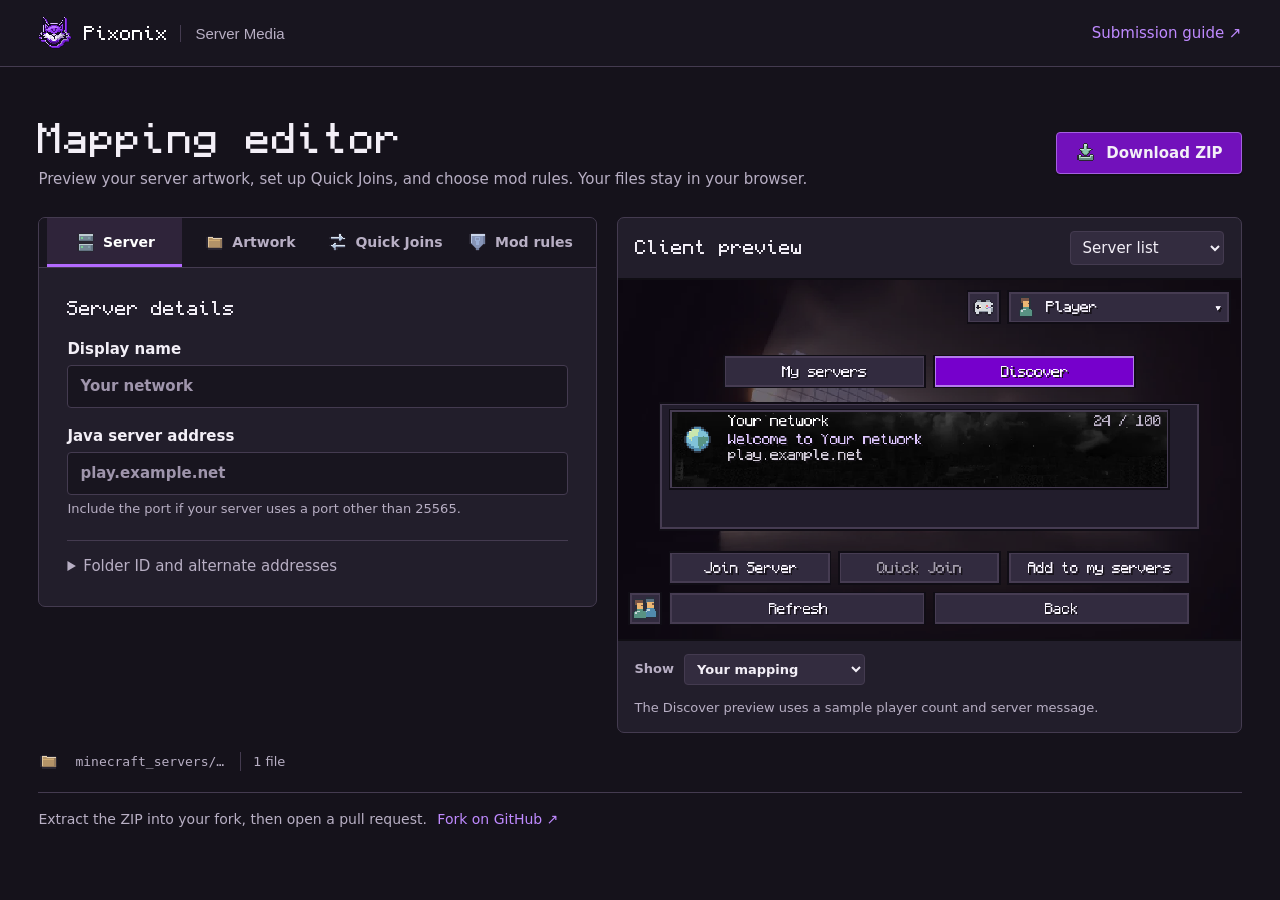
==== docs/index.html @ 22b3c76e "Use natural English throughout the mapping editor and contributor guide" ====
<!doctype html>
<html lang="en">
<head>
  <meta charset="utf-8"><meta name="viewport" content="width=device-width,initial-scale=1">
  <meta name="color-scheme" content="dark">
  <meta http-equiv="Content-Security-Policy" content="default-src 'self'; img-src 'self' blob: data:; style-src 'self'; script-src 'self'; connect-src 'self'; object-src 'none'; base-uri 'none'; form-action 'none'">
  <title>Mapping editor · Pixonix Server Media</title>
  <link rel="icon" href="assets/icon.png"><link rel="stylesheet" href="editor.css">
  <script defer src="renderer.js"></script><script defer src="editor.js"></script>
</head>
<body>
<header><div class="wrap mast"><a class="brand" href="./"><img src="assets/icon.png" alt="">Pixonix <span>Server Media</span></a><a href="https://github.com/TheSimonMC/pixonix-server-media#readme">Submission guide ↗</a></div></header>
<main class="wrap">
  <div class="heading"><div><h1>Mapping editor</h1><p>Preview your server artwork, set up Quick Joins, and choose mod rules. Your files stay in your browser.</p></div>
    <button class="primary" id="export"><img src="assets/download.svg" alt="">Download ZIP</button></div>
  <p id="status" role="status"></p>
  <div class="workspace">
    <section class="editor" aria-label="Mapping settings">
      <nav id="sections" aria-label="Editor sections">
        <button data-panel="identity" aria-pressed="true"><img src="assets/server.svg" alt="">Server</button>
        <button data-panel="art"><img src="assets/folder.svg" alt="">Artwork</button>
        <button data-panel="modes"><img src="assets/swap.svg" alt="">Quick Joins</button>
        <button data-panel="rules"><img src="assets/shield.svg" alt="">Mod rules</button>
      </nav>
      <section class="panel" id="identity"><h2>Server details</h2>
        <label>Display name<input id="name" maxlength="64" placeholder="Your network" autocomplete="off"></label>
        <label>Java server address<input id="address" placeholder="play.example.net" spellcheck="false">
          <small>Include the port if your server uses a port other than 25565.</small></label>
        <details class="more"><summary>Folder ID and alternate addresses</summary>
          <label>Folder ID<input id="slug" maxlength="64" placeholder="your_network" spellcheck="false"></label>
          <label>Alternate server addresses<textarea id="aliases" rows="3" placeholder="One address per line" spellcheck="false"></textarea></label>
        </details>
      </section>
      <section class="panel" hidden id="art"><h2>Artwork</h2><p>Choose still PNGs up to 16 MiB each. Each image can be up to 4,096 pixels wide or tall, with a total limit of 8,388,608 pixels.</p>
        <div id="assets"></div><details class="more"><summary>High-resolution artwork (2×)</summary><div id="hires"></div></details>
        <label class="range">Player list banner width <output id="widthValue">250 px</output><input id="width" type="range" min="80" max="250" value="250"></label>
      </section>
      <section class="panel" hidden id="modes"><h2>Quick Joins</h2><p>Add the address players use to join each game mode directly.</p>
        <div id="joins"></div><button id="add">+ Add mode</button></section>
      <section class="panel" hidden id="rules"><h2>Mod rules</h2><p>Select the mods you want to disable on your server. For Fullbright, you can also allow Night Vision only. Players keep their own settings when they leave.</p>
        <label class="search"><input id="filter" type="search" aria-label="Search mods" placeholder="Search mods"></label><div id="policy"></div>
      </section>
    </section>
    <aside aria-labelledby="preview-title">
      <div class="previewhead"><h2 id="preview-title">Client preview</h2><select id="view" aria-label="Preview screen"><option>Server list</option><option value="TAB list">Player list (Tab)</option><option>Quick Joins</option><option>Server logo</option></select></div>
      <div id="stage"><canvas id="scene" width="368" height="212" aria-label="Client preview" role="img"></canvas></div>
      <div class="previewfoot"><label>Show<select id="source"><option value="draft">Your mapping</option><option value="example">Pitschonix example</option></select></label>
        <div id="pages" hidden><button id="prev" aria-label="Previous preview page">‹</button><button id="next" aria-label="Next preview page">›</button></div></div>
      <p id="caption"></p>
    </aside>
  </div>
  <div class="exportinfo"><img src="assets/folder.svg" alt=""><code id="folder">minecraft_servers/…</code><span id="fileCount">1 file</span></div>
  <footer>Extract the ZIP into your fork, then open a pull request. <a href="https://github.com/TheSimonMC/pixonix-server-media/fork">Fork on GitHub ↗</a></footer>
</main></body></html>
---- docs/editor.css ----
@font-face {font-family:Monocraft;src:url("assets/Monocraft.otf") format("opentype");font-display:swap}
:root {color-scheme:dark;--page:#15121b;--panel:#221e2b;--well:#18151f;--border:#443b50;--text:#f3eff7;--muted:#b8afc4;--accent:#bf8aff;--edge:#100e14}
* {box-sizing:border-box}
[hidden]{display:none!important}
body {margin:0;background:var(--page);color:var(--text);font:15px/1.5 "Segoe UI",system-ui,sans-serif}
.wrap {width:min(1300px,94%);margin:auto}
header {background:var(--well);border-bottom:1px solid var(--border)}
.mast,.heading,.previewhead,.previewfoot,.exportinfo {display:flex;align-items:center;justify-content:space-between;gap:16px}
.mast {min-height:66px}
.brand {display:inline-flex;align-items:center;gap:12px;font:18px Monocraft,monospace;color:white}
.brand img {width:34px;height:34px;image-rendering:pixelated}
.brand span {border-left:1px solid var(--border);padding-left:14px;font:500 15px "Segoe UI",sans-serif;color:var(--muted)}
a {color:var(--accent);text-decoration:none}
a:hover {text-decoration:underline}
.heading {padding:clamp(22px,4vw,48px) 0 26px}
h1,h2,h3,p {margin:0}
h1 {font:clamp(27px,3vw,40px)/1.2 Monocraft,monospace}
h2 {font:18px/1.4 Monocraft,monospace}
p,small,footer {color:var(--muted)}
.heading p,.panel>p {margin-top:7px}
button,select,input,textarea {font:inherit}
button,select {border:1px solid var(--border);background:#332c3f;color:var(--text);border-radius:4px}
button {cursor:pointer;font-weight:600;min-height:34px;padding:6px 13px}
button:hover:not(:disabled),select:hover {background:#43384f}
button:disabled {opacity:.5;cursor:default}
button:focus-visible,summary:focus-visible,a:focus-visible,input:focus-visible,textarea:focus-visible,select:focus-visible {outline:2px solid var(--accent);outline-offset:2px}
button img,nav img,.exportinfo img {width:21px;height:21px;image-rendering:pixelated}
.primary {display:flex;align-items:center;gap:10px;background:#7211bb;border-color:#a460e0;box-shadow:0 2px 0 var(--edge);padding:9px 18px;white-space:nowrap}
.primary:hover:not(:disabled) {background:#8724d0}
.workspace {display:grid;grid-template-columns:minmax(0,1fr) minmax(0,1.12fr);gap:20px;align-items:start}
.editor,aside {background:var(--panel);border:1px solid var(--border);border-radius:7px;overflow:hidden}
aside {position:sticky;top:16px}
nav {display:grid;grid-template-columns:repeat(4,1fr);background:var(--well);border-bottom:1px solid var(--border);padding:0 8px}
nav button {display:flex;align-items:center;justify-content:center;gap:7px;border:0;border-radius:0;padding:14px 4px;background:transparent;color:var(--muted);font-size:14px}
nav button[aria-pressed=true] {box-shadow:inset 0 -3px 0 #b36aff;background:#2f243a;color:white}
.panel {padding:clamp(16px,2.4vw,28px)}
.panel>label,.more>label,.range {margin-top:17px}
label {display:block;font-weight:600}
small {display:block;margin-top:4px;font-size:13px;font-weight:400}
input:not([type=checkbox],[type=range]),textarea {display:block;width:100%;border:1px solid var(--border);border-radius:4px;background:var(--well);color:var(--text);padding:9px 12px;margin-top:5px;min-width:0}
input::placeholder,textarea::placeholder {color:#9f95ac}
textarea {resize:vertical}
input,select {accent-color:#a75cef}
select {max-width:100%;padding:6px 8px}
.more {border-top:1px solid var(--border);margin-top:22px;padding-top:14px}
summary {cursor:pointer;color:var(--muted)}
summary:hover {color:white}
.previewhead,.previewfoot {padding:13px 17px}
.previewfoot label {display:flex;align-items:center;gap:10px;color:var(--muted);font-size:13px}
#stage {background:#120f18;border-block:2px solid var(--edge);line-height:0}
canvas {width:100%;height:auto;image-rendering:pixelated}
#caption {font-size:13px;padding:0 17px 15px}
#status:not(:empty) {border-left:3px solid var(--accent);background:#302739;padding:10px 14px;margin-bottom:16px;color:white}
.exportinfo {justify-content:flex-start;margin-top:18px;color:var(--muted);font-size:13px}
.exportinfo code {overflow-wrap:anywhere}
.exportinfo span {border-left:1px solid var(--border);padding-left:12px;white-space:nowrap}
footer {border-top:1px solid var(--border);margin-top:20px;padding:16px 0 30px;font-size:14px}
footer a {margin-left:6px}
.file,.mode,.rule {margin-top:10px;border:1px solid var(--border);border-radius:5px;background:var(--well);padding:12px}
.file,.mode {display:flex;align-items:center;gap:10px}
.file label,.mode label {min-width:0;flex:1}
.picker {position:relative;display:flex;align-items:center;gap:8px;margin-top:5px;font-size:13px;cursor:pointer}
.picker input[type=file] {position:absolute;inset:0;width:100%;height:100%;margin:0;padding:0;opacity:0;cursor:pointer}
.picker span:first-of-type {background:#37303f;border-radius:3px;padding:5px 9px;white-space:nowrap}
.picker input:focus-visible + span {outline:2px solid var(--accent);outline-offset:2px}
.filename {font-weight:400;color:var(--muted);overflow-wrap:anywhere;min-width:0}
.mode {align-items:end;flex-wrap:wrap}
.mode label {min-width:110px}
#add {margin-top:12px}
.range output {float:right;color:var(--accent)}
.range input {width:100%;margin:10px 0 0}
#policy h3 {margin:18px 0 6px;color:var(--muted);font-size:13px}
.rulehead {display:grid;grid-template-columns:32px 1fr auto;align-items:center;gap:12px;cursor:pointer}
.rulehead img {width:32px;height:32px;image-rendering:pixelated}
.rulehead small {line-height:1.35}
.rulehead input {width:18px;height:18px}
@media(max-width:480px){.rulehead select{grid-column:2/-1;width:100%}}
@media(max-width:850px){.workspace{grid-template-columns:1fr}aside{position:static}.wrap{max-width:700px}}
@media(max-width:480px){.wrap{width:94%}.brand{gap:7px}.mast{font-size:13px}.brand span{display:none}.heading{align-items:flex-start;flex-direction:column;gap:12px}.primary{width:100%;justify-content:center}nav button{flex-direction:column;font-size:12px;gap:2px;padding:8px 2px}.previewhead{padding:10px}.previewhead h2{font-size:15px}.mode label{flex-basis:100%}}
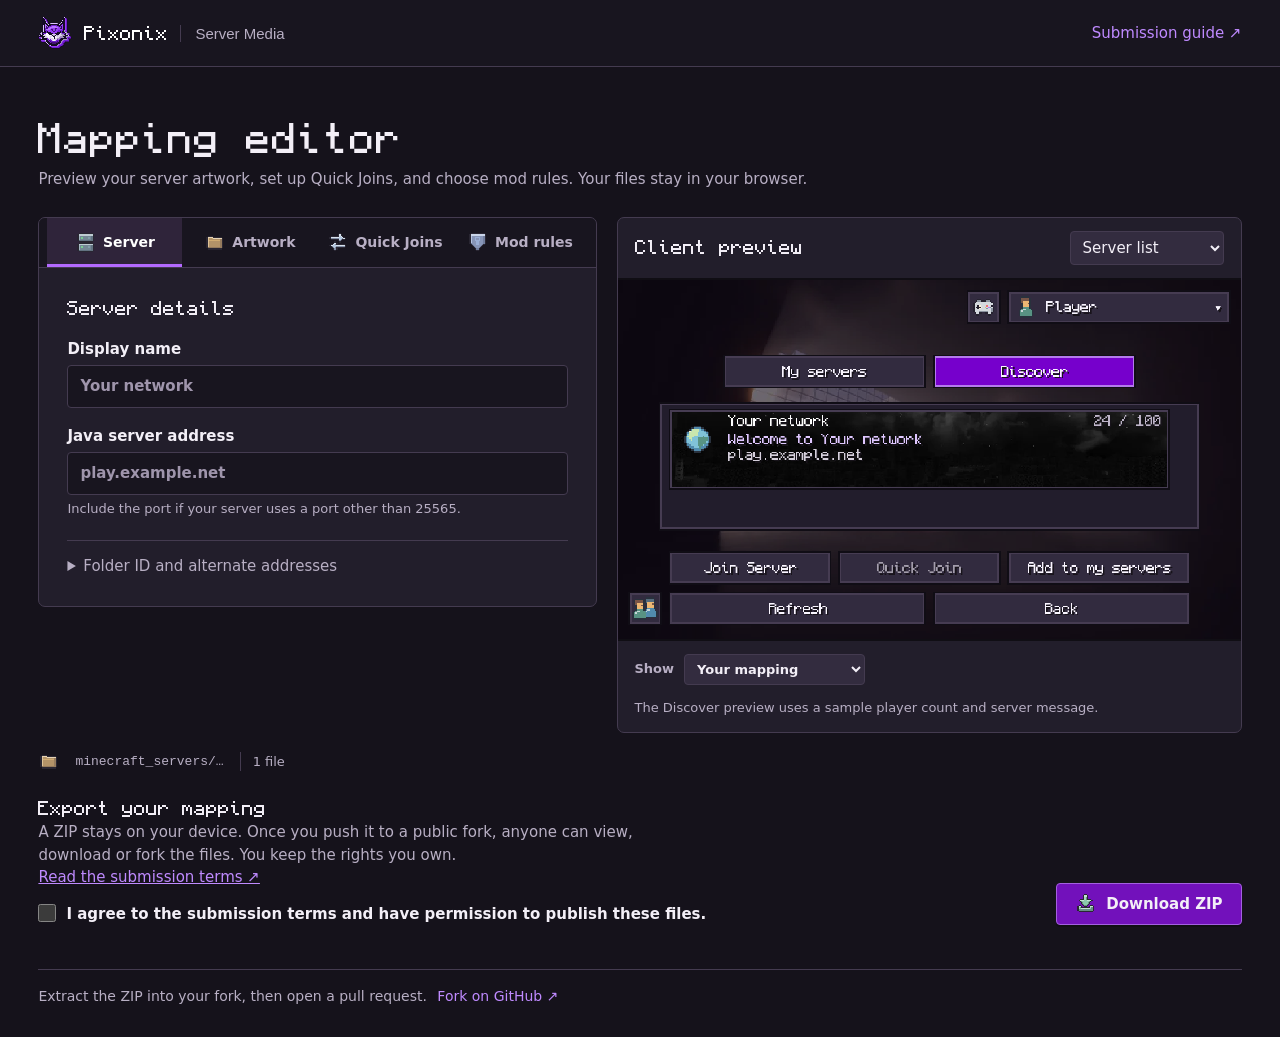
==== commit bed8cc47: "Require permission to publish server mapping assets" ====
--- a/docs/index.html
+++ b/docs/index.html
@@ -12,7 +12,7 @@
 <header><div class="wrap mast"><a class="brand" href="./"><img src="assets/icon.png" alt="">Pixonix <span>Server Media</span></a><a href="https://github.com/TheSimonMC/pixonix-server-media#readme">Submission guide ↗</a></div></header>
 <main class="wrap">
   <div class="heading"><div><h1>Mapping editor</h1><p>Preview your server artwork, set up Quick Joins, and choose mod rules. Your files stay in your browser.</p></div>
-    <button class="primary" id="export"><img src="assets/download.svg" alt="">Download ZIP</button></div>
+    </div>
   <p id="status" role="status"></p>
   <div class="workspace">
     <section class="editor" aria-label="Mapping settings">
@@ -50,5 +50,11 @@
     </aside>
   </div>
   <div class="exportinfo"><img src="assets/folder.svg" alt=""><code id="folder">minecraft_servers/…</code><span id="fileCount">1 file</span></div>
+  <section class="submit-zip" aria-labelledby="export-title">
+    <div><h2 id="export-title">Export your mapping</h2><p>A ZIP stays on your device. Once you push it to a public fork, anyone can view, download or fork the files. You keep the rights you own.</p>
+    <a href="https://github.com/TheSimonMC/pixonix-server-media/blob/main/SUBMISSION_TERMS.md" target="_blank" rel="noopener">Read the submission terms ↗</a>
+    <label class="consent"><input id="consent" type="checkbox" required> I agree to the submission terms and have permission to publish these files.</label></div>
+    <button class="primary" id="export"><img src="assets/download.svg" alt="">Download ZIP</button>
+  </section>
   <footer>Extract the ZIP into your fork, then open a pull request. <a href="https://github.com/TheSimonMC/pixonix-server-media/fork">Fork on GitHub ↗</a></footer>
 </main></body></html>
--- a/docs/editor.css
+++ b/docs/editor.css
@@ -77,3 +77,8 @@
 @media(max-width:480px){.rulehead select{grid-column:2/-1;width:100%}}
 @media(max-width:850px){.workspace{grid-template-columns:1fr}aside{position:static}.wrap{max-width:700px}}
 @media(max-width:480px){.wrap{width:94%}.brand{gap:7px}.mast{font-size:13px}.brand span{display:none}.heading{align-items:flex-start;flex-direction:column;gap:12px}.primary{width:100%;justify-content:center}nav button{flex-direction:column;font-size:12px;gap:2px;padding:8px 2px}.previewhead{padding:10px}.previewhead h2{font-size:15px}.mode label{flex-basis:100%}}
+
+.submit-zip{display:flex;align-items:flex-end;justify-content:space-between;gap:24px;padding:24px 0;border-bottom:1px solid var(--line)}
+.submit-zip p{max-width:68ch}.submit-zip a{text-decoration:underline}.submit-zip .consent{display:flex;align-items:flex-start;gap:10px;margin-top:14px;cursor:pointer}
+.submit-zip .consent input{width:18px;height:18px;flex:none;accent-color:#934fea;margin:1px 0}.submit-zip button{flex:none}
+@media(max-width:650px){.submit-zip{align-items:flex-start;flex-direction:column}}
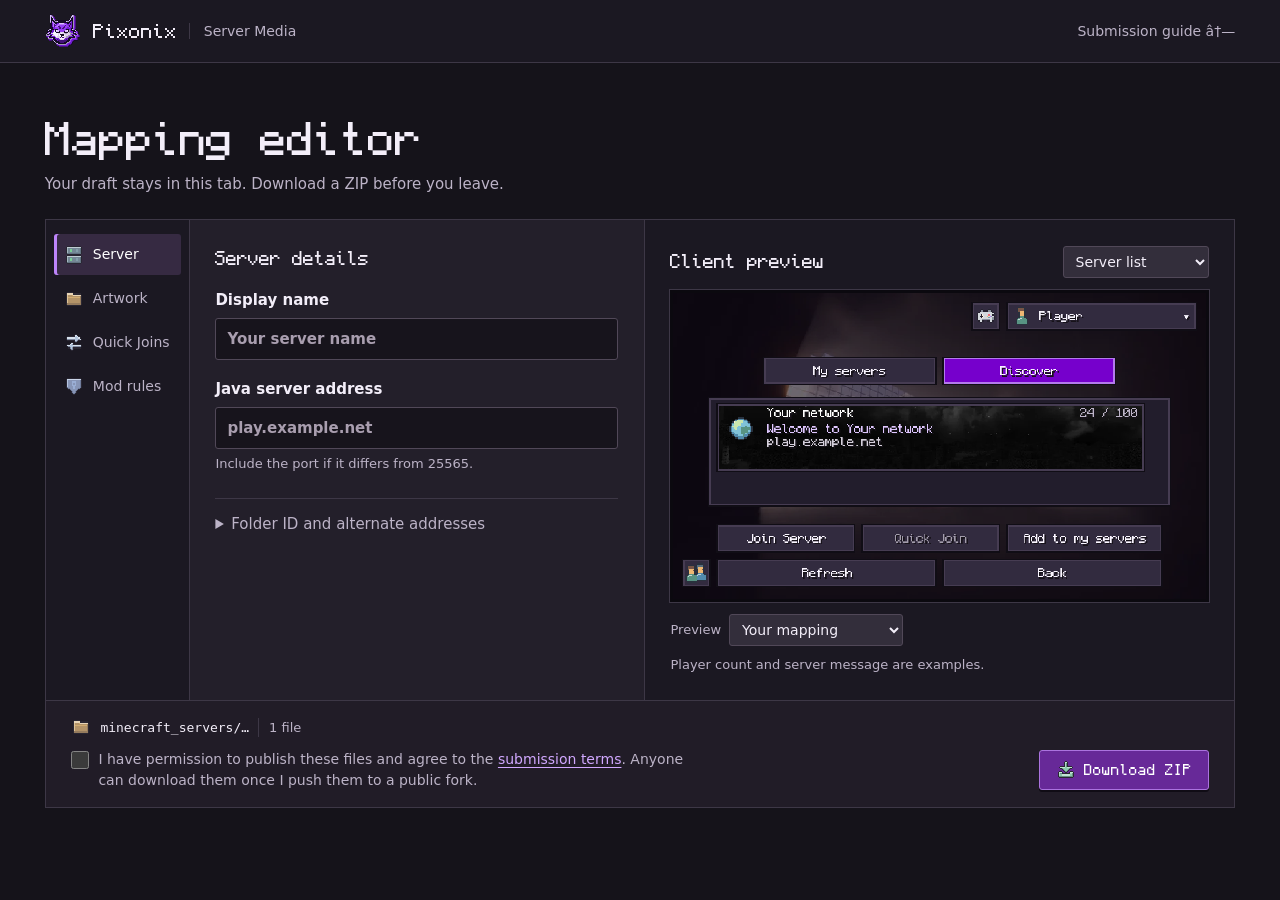
==== commit 7770579a: "Simplify the mapping editor and submission guide" ====
--- a/docs/index.html
+++ b/docs/index.html
@@ -1,60 +1,63 @@
 <!doctype html>
 <html lang="en">
 <head>
-  <meta charset="utf-8"><meta name="viewport" content="width=device-width,initial-scale=1">
+  <meta charset="utf-8">
+  <meta name="viewport" content="width=device-width,initial-scale=1">
   <meta name="color-scheme" content="dark">
   <meta http-equiv="Content-Security-Policy" content="default-src 'self'; img-src 'self' blob: data:; style-src 'self'; script-src 'self'; connect-src 'self'; object-src 'none'; base-uri 'none'; form-action 'none'">
-  <title>Mapping editor · Pixonix Server Media</title>
+  <title>Mapping editor Â· Pixonix Server Media</title>
   <link rel="icon" href="assets/icon.png"><link rel="stylesheet" href="editor.css">
   <script defer src="renderer.js"></script><script defer src="editor.js"></script>
 </head>
 <body>
-<header><div class="wrap mast"><a class="brand" href="./"><img src="assets/icon.png" alt="">Pixonix <span>Server Media</span></a><a href="https://github.com/TheSimonMC/pixonix-server-media#readme">Submission guide ↗</a></div></header>
+<header><div class="wrap mast">
+  <a class="brand" href="./"><img width="36" height="36" src="assets/icon.png" alt="">Pixonix <span>Server Media</span></a>
+  <a href="https://github.com/TheSimonMC/pixonix-server-media#submit-a-mapping">Submission guide â†—</a>
+</div></header>
 <main class="wrap">
-  <div class="heading"><div><h1>Mapping editor</h1><p>Preview your server artwork, set up Quick Joins, and choose mod rules. Your files stay in your browser.</p></div>
-    </div>
-  <p id="status" role="status"></p>
+  <div class="heading"><h1>Mapping editor</h1><p>Your draft stays in this tab. Download a ZIP before you leave.</p></div>
   <div class="workspace">
-    <section class="editor" aria-label="Mapping settings">
-      <nav id="sections" aria-label="Editor sections">
-        <button data-panel="identity" aria-pressed="true"><img src="assets/server.svg" alt="">Server</button>
-        <button data-panel="art"><img src="assets/folder.svg" alt="">Artwork</button>
-        <button data-panel="modes"><img src="assets/swap.svg" alt="">Quick Joins</button>
-        <button data-panel="rules"><img src="assets/shield.svg" alt="">Mod rules</button>
-      </nav>
+    <nav id="sections" aria-label="Mapping settings">
+      <button data-panel="identity" aria-pressed="true" aria-controls="identity"><img src="assets/server.svg" alt="">Server</button>
+      <button data-panel="art" aria-pressed="false" aria-controls="art"><img src="assets/folder.svg" alt="">Artwork</button>
+      <button data-panel="modes" aria-pressed="false" aria-controls="modes"><img src="assets/swap.svg" alt="">Quick Joins</button>
+      <button data-panel="rules" aria-pressed="false" aria-controls="rules"><img src="assets/shield.svg" alt="">Mod rules</button>
+    </nav>
+    <div class="editor">
       <section class="panel" id="identity"><h2>Server details</h2>
-        <label>Display name<input id="name" maxlength="64" placeholder="Your network" autocomplete="off"></label>
+        <label>Display name<input id="name" maxlength="64" placeholder="Your server name" autocomplete="off"></label>
         <label>Java server address<input id="address" placeholder="play.example.net" spellcheck="false">
-          <small>Include the port if your server uses a port other than 25565.</small></label>
+          <small>Include the port if it differs from 25565.</small></label>
         <details class="more"><summary>Folder ID and alternate addresses</summary>
-          <label>Folder ID<input id="slug" maxlength="64" placeholder="your_network" spellcheck="false"></label>
-          <label>Alternate server addresses<textarea id="aliases" rows="3" placeholder="One address per line" spellcheck="false"></textarea></label>
+          <label>Folder ID<input id="slug" maxlength="64" placeholder="your_server" spellcheck="false"><small>Use the existing ID when updating a mapping.</small></label>
+          <label>Alternate addresses<textarea id="aliases" rows="3" placeholder="One address per line" spellcheck="false"></textarea></label>
         </details>
       </section>
-      <section class="panel" hidden id="art"><h2>Artwork</h2><p>Choose still PNGs up to 16 MiB each. Each image can be up to 4,096 pixels wide or tall, with a total limit of 8,388,608 pixels.</p>
-        <div id="assets"></div><details class="more"><summary>High-resolution artwork (2×)</summary><div id="hires"></div></details>
-        <label class="range">Player list banner width <output id="widthValue">250 px</output><input id="width" type="range" min="80" max="250" value="250"></label>
+      <section class="panel" hidden id="art"><h2>Artwork</h2><p>Still PNGs only. Each image can be up to 16 MiB, 4,096 pixels per side and 8,388,608 pixels in total.</p>
+        <div id="assets"></div>
+        <label class="range">Player list banner width <output id="widthValue" for="width">250 px</output><input id="width" type="range" min="80" max="250" value="250"></label>
+        <details class="more"><summary>High-resolution artwork (2Ã—)</summary><div id="hires"></div></details>
       </section>
-      <section class="panel" hidden id="modes"><h2>Quick Joins</h2><p>Add the address players use to join each game mode directly.</p>
-        <div id="joins"></div><button id="add">+ Add mode</button></section>
-      <section class="panel" hidden id="rules"><h2>Mod rules</h2><p>Select the mods you want to disable on your server. For Fullbright, you can also allow Night Vision only. Players keep their own settings when they leave.</p>
-        <label class="search"><input id="filter" type="search" aria-label="Search mods" placeholder="Search mods"></label><div id="policy"></div>
+      <section class="panel" hidden id="modes"><h2>Quick Joins</h2><p>Give players a shortcut to a game mode. Use your serverâ€™s hostname or a subdomain that takes them directly there.</p>
+        <div id="joins"></div><button id="add">+ Add mode</button>
       </section>
-    </section>
+      <section class="panel" hidden id="rules"><h2>Mod rules</h2><p>Check a mod to turn it off on your server. Players get their settings back when they leave.</p>
+        <label class="search"><input id="filter" type="search" aria-label="Search mods" placeholder="Find a mod"></label><div id="policy"></div>
+      </section>
+    </div>
     <aside aria-labelledby="preview-title">
       <div class="previewhead"><h2 id="preview-title">Client preview</h2><select id="view" aria-label="Preview screen"><option>Server list</option><option value="TAB list">Player list (Tab)</option><option>Quick Joins</option><option>Server logo</option></select></div>
       <div id="stage"><canvas id="scene" width="368" height="212" aria-label="Client preview" role="img"></canvas></div>
-      <div class="previewfoot"><label>Show<select id="source"><option value="draft">Your mapping</option><option value="example">Pitschonix example</option></select></label>
-        <div id="pages" hidden><button id="prev" aria-label="Previous preview page">‹</button><button id="next" aria-label="Next preview page">›</button></div></div>
+      <div class="previewfoot"><label>Preview<select id="source"><option value="draft">Your mapping</option><option value="example">Pitschonix example</option></select></label>
+        <div id="pages" hidden><button id="prev" aria-label="Previous preview page">â€¹</button><button id="next" aria-label="Next preview page">â€º</button></div>
+      </div>
       <p id="caption"></p>
     </aside>
   </div>
-  <div class="exportinfo"><img src="assets/folder.svg" alt=""><code id="folder">minecraft_servers/…</code><span id="fileCount">1 file</span></div>
-  <section class="submit-zip" aria-labelledby="export-title">
-    <div><h2 id="export-title">Export your mapping</h2><p>A ZIP stays on your device. Once you push it to a public fork, anyone can view, download or fork the files. You keep the rights you own.</p>
-    <a href="https://github.com/TheSimonMC/pixonix-server-media/blob/main/SUBMISSION_TERMS.md" target="_blank" rel="noopener">Read the submission terms ↗</a>
-    <label class="consent"><input id="consent" type="checkbox" required> I agree to the submission terms and have permission to publish these files.</label></div>
-    <button class="primary" id="export"><img src="assets/download.svg" alt="">Download ZIP</button>
+  <section class="export" aria-label="Export mapping">
+    <div class="exportinfo"><img src="assets/folder.svg" alt=""><code id="folder">minecraft_servers/â€¦</code><span id="fileCount">1 file</span></div>
+    <div class="submit"><label class="consent"><input id="consent" type="checkbox" required><span>I have permission to publish these files and agree to the <a href="https://github.com/TheSimonMC/pixonix-server-media/blob/main/SUBMISSION_TERMS.md" target="_blank" rel="noopener">submission terms</a>. Anyone can download them once I push them to a public fork.</span></label>
+    <button class="primary" id="export"><img src="assets/download.svg" alt="">Download ZIP</button></div>
   </section>
-  <footer>Extract the ZIP into your fork, then open a pull request. <a href="https://github.com/TheSimonMC/pixonix-server-media/fork">Fork on GitHub ↗</a></footer>
+  <p id="status" role="status"></p>
 </main></body></html>
--- a/docs/editor.css
+++ b/docs/editor.css
@@ -1,84 +1,121 @@
-@font-face {font-family:Monocraft;src:url("assets/Monocraft.otf") format("opentype");font-display:swap}
-:root {color-scheme:dark;--page:#15121b;--panel:#221e2b;--well:#18151f;--border:#443b50;--text:#f3eff7;--muted:#b8afc4;--accent:#bf8aff;--edge:#100e14}
-* {box-sizing:border-box}
-[hidden]{display:none!important}
-body {margin:0;background:var(--page);color:var(--text);font:15px/1.5 "Segoe UI",system-ui,sans-serif}
-.wrap {width:min(1300px,94%);margin:auto}
-header {background:var(--well);border-bottom:1px solid var(--border)}
-.mast,.heading,.previewhead,.previewfoot,.exportinfo {display:flex;align-items:center;justify-content:space-between;gap:16px}
-.mast {min-height:66px}
-.brand {display:inline-flex;align-items:center;gap:12px;font:18px Monocraft,monospace;color:white}
-.brand img {width:34px;height:34px;image-rendering:pixelated}
-.brand span {border-left:1px solid var(--border);padding-left:14px;font:500 15px "Segoe UI",sans-serif;color:var(--muted)}
-a {color:var(--accent);text-decoration:none}
-a:hover {text-decoration:underline}
-.heading {padding:clamp(22px,4vw,48px) 0 26px}
-h1,h2,h3,p {margin:0}
-h1 {font:clamp(27px,3vw,40px)/1.2 Monocraft,monospace}
-h2 {font:18px/1.4 Monocraft,monospace}
-p,small,footer {color:var(--muted)}
-.heading p,.panel>p {margin-top:7px}
-button,select,input,textarea {font:inherit}
-button,select {border:1px solid var(--border);background:#332c3f;color:var(--text);border-radius:4px}
-button {cursor:pointer;font-weight:600;min-height:34px;padding:6px 13px}
-button:hover:not(:disabled),select:hover {background:#43384f}
-button:disabled {opacity:.5;cursor:default}
-button:focus-visible,summary:focus-visible,a:focus-visible,input:focus-visible,textarea:focus-visible,select:focus-visible {outline:2px solid var(--accent);outline-offset:2px}
-button img,nav img,.exportinfo img {width:21px;height:21px;image-rendering:pixelated}
-.primary {display:flex;align-items:center;gap:10px;background:#7211bb;border-color:#a460e0;box-shadow:0 2px 0 var(--edge);padding:9px 18px;white-space:nowrap}
-.primary:hover:not(:disabled) {background:#8724d0}
-.workspace {display:grid;grid-template-columns:minmax(0,1fr) minmax(0,1.12fr);gap:20px;align-items:start}
-.editor,aside {background:var(--panel);border:1px solid var(--border);border-radius:7px;overflow:hidden}
-aside {position:sticky;top:16px}
-nav {display:grid;grid-template-columns:repeat(4,1fr);background:var(--well);border-bottom:1px solid var(--border);padding:0 8px}
-nav button {display:flex;align-items:center;justify-content:center;gap:7px;border:0;border-radius:0;padding:14px 4px;background:transparent;color:var(--muted);font-size:14px}
-nav button[aria-pressed=true] {box-shadow:inset 0 -3px 0 #b36aff;background:#2f243a;color:white}
-.panel {padding:clamp(16px,2.4vw,28px)}
-.panel>label,.more>label,.range {margin-top:17px}
-label {display:block;font-weight:600}
-small {display:block;margin-top:4px;font-size:13px;font-weight:400}
-input:not([type=checkbox],[type=range]),textarea {display:block;width:100%;border:1px solid var(--border);border-radius:4px;background:var(--well);color:var(--text);padding:9px 12px;margin-top:5px;min-width:0}
-input::placeholder,textarea::placeholder {color:#9f95ac}
-textarea {resize:vertical}
-input,select {accent-color:#a75cef}
-select {max-width:100%;padding:6px 8px}
-.more {border-top:1px solid var(--border);margin-top:22px;padding-top:14px}
-summary {cursor:pointer;color:var(--muted)}
-summary:hover {color:white}
-.previewhead,.previewfoot {padding:13px 17px}
-.previewfoot label {display:flex;align-items:center;gap:10px;color:var(--muted);font-size:13px}
-#stage {background:#120f18;border-block:2px solid var(--edge);line-height:0}
-canvas {width:100%;height:auto;image-rendering:pixelated}
-#caption {font-size:13px;padding:0 17px 15px}
-#status:not(:empty) {border-left:3px solid var(--accent);background:#302739;padding:10px 14px;margin-bottom:16px;color:white}
-.exportinfo {justify-content:flex-start;margin-top:18px;color:var(--muted);font-size:13px}
-.exportinfo code {overflow-wrap:anywhere}
-.exportinfo span {border-left:1px solid var(--border);padding-left:12px;white-space:nowrap}
-footer {border-top:1px solid var(--border);margin-top:20px;padding:16px 0 30px;font-size:14px}
-footer a {margin-left:6px}
-.file,.mode,.rule {margin-top:10px;border:1px solid var(--border);border-radius:5px;background:var(--well);padding:12px}
-.file,.mode {display:flex;align-items:center;gap:10px}
-.file label,.mode label {min-width:0;flex:1}
-.picker {position:relative;display:flex;align-items:center;gap:8px;margin-top:5px;font-size:13px;cursor:pointer}
-.picker input[type=file] {position:absolute;inset:0;width:100%;height:100%;margin:0;padding:0;opacity:0;cursor:pointer}
-.picker span:first-of-type {background:#37303f;border-radius:3px;padding:5px 9px;white-space:nowrap}
-.picker input:focus-visible + span {outline:2px solid var(--accent);outline-offset:2px}
-.filename {font-weight:400;color:var(--muted);overflow-wrap:anywhere;min-width:0}
-.mode {align-items:end;flex-wrap:wrap}
-.mode label {min-width:110px}
-#add {margin-top:12px}
-.range output {float:right;color:var(--accent)}
-.range input {width:100%;margin:10px 0 0}
-#policy h3 {margin:18px 0 6px;color:var(--muted);font-size:13px}
-.rulehead {display:grid;grid-template-columns:32px 1fr auto;align-items:center;gap:12px;cursor:pointer}
-.rulehead img {width:32px;height:32px;image-rendering:pixelated}
-.rulehead small {line-height:1.35}
-.rulehead input {width:18px;height:18px}
-@media(max-width:480px){.rulehead select{grid-column:2/-1;width:100%}}
-@media(max-width:850px){.workspace{grid-template-columns:1fr}aside{position:static}.wrap{max-width:700px}}
-@media(max-width:480px){.wrap{width:94%}.brand{gap:7px}.mast{font-size:13px}.brand span{display:none}.heading{align-items:flex-start;flex-direction:column;gap:12px}.primary{width:100%;justify-content:center}nav button{flex-direction:column;font-size:12px;gap:2px;padding:8px 2px}.previewhead{padding:10px}.previewhead h2{font-size:15px}.mode label{flex-basis:100%}}
-
-.submit-zip{display:flex;align-items:flex-end;justify-content:space-between;gap:24px;padding:24px 0;border-bottom:1px solid var(--line)}
-.submit-zip p{max-width:68ch}.submit-zip a{text-decoration:underline}.submit-zip .consent{display:flex;align-items:flex-start;gap:10px;margin-top:14px;cursor:pointer}
-.submit-zip .consent input{width:18px;height:18px;flex:none;accent-color:#934fea;margin:1px 0}.submit-zip button{flex:none}
-@media(max-width:650px){.submit-zip{align-items:flex-start;flex-direction:column}}
+@font-face {
+  font-family: Monocraft;
+  src: url("assets/Monocraft.otf") format("opentype");
+  font-display: swap;
+}
+:root {
+  color-scheme: dark;
+  --page: #15131a;
+  --rail: #1b1822;
+  --surface: #231f2a;
+  --field: #17141c;
+  --line: #3d3746;
+  --ink: #f3eef9;
+  --muted: #bcb3c7;
+  --accent: #d1a8ff;
+  --pixel: Monocraft, monospace;
+}
+* { box-sizing: border-box }
+[hidden] { display: none !important }
+body { margin: 0; background: var(--page); color: var(--ink); font: 15px/1.5 system-ui, sans-serif }
+.wrap { width: min(1392px,calc(100% - clamp(32px,7vw,112px))); margin-inline: auto }
+header { border-bottom: 1px solid var(--line); background: var(--rail) }
+.mast,.brand,.previewhead,.submit,.exportinfo,.consent,.previewfoot,.previewfoot label { display: flex; align-items: center }
+.mast,.previewhead,.submit,.previewfoot { justify-content: space-between; gap: 14px }
+.mast { min-height: 62px; font-size: 14px }
+.brand { gap: 12px; color: var(--ink); font: 18px var(--pixel); text-decoration: none }
+.brand img,.workspace img,.export img { image-rendering: pixelated }
+.brand span { border-left: 1px solid var(--line); padding-left: 14px; color: var(--muted); font: 14px system-ui,sans-serif }
+a { color: var(--accent); text-underline-offset: 3px }
+.mast>a:last-child { color: var(--muted); text-decoration: none }
+.mast>a:last-child:hover { color: var(--ink); text-decoration: underline }
+.heading { margin: clamp(26px,4vw,54px) 0 24px }
+h1,h2,h3,p { margin: 0 }
+h1,h2 { font-family: var(--pixel); font-weight: normal }
+h1 { font-size: clamp(26px,3.4vw,42px); line-height: 1.2; letter-spacing: -.025em }
+h2 { font-size: 17px; line-height: 1.5 }
+.heading p,.panel>p,#caption,small,.filename { color: var(--muted) }
+.heading p,.panel>p { margin-top: 8px }
+.workspace { display: grid; grid-template-columns: 144px minmax(0,1fr) minmax(0,1.3fr); background: var(--rail); border: 1px solid var(--line) }
+#sections { padding: 14px 8px; background: var(--rail); border-right: 1px solid var(--line) }
+button,select,input,textarea { font: inherit }
+button,select { border: 1px solid #514858; color: var(--ink); background: #332e3b; border-radius: 3px }
+button { min-height: 34px; padding: 5px 12px; cursor: pointer }
+button:hover:enabled,select:hover { background: #403848 }
+button:disabled { opacity: .5; cursor: default }
+:focus-visible { outline: 2px solid var(--accent); outline-offset: 2px }
+#sections button { display: flex; gap: 9px; align-items: center; width: 100%; padding: 10px; margin-bottom: 3px; border: 0; text-align: left; font-size: 14px; background: transparent; color: var(--muted) }
+#sections button:hover { background: var(--surface); color: var(--ink) }
+#sections button[aria-pressed=true] { background: #362a42; color: white; box-shadow: inset 3px 0 #bd84fa }
+#sections img,.exportinfo img,.primary img { width: 20px; height: 20px; flex: none }
+.editor { background: var(--surface) }
+.file-error:empty { display: none }
+.file-error { color: #f3b4ad }
+.panel,aside { padding: clamp(16px,2vw,28px); min-width: 0 }
+.panel>label,.more>label { display: block; margin-top: 18px }
+label { font-weight: 600 }
+small,.filename,#caption { font-size: 13px; font-weight: 400 }
+small { display: block; margin-top: 5px }
+input:not([type=checkbox],[type=range],[type=file]),textarea { width: 100%; display: block; min-width: 0; margin-top: 6px; padding: 9px 11px; color: var(--ink); border: 1px solid #514858; border-radius: 3px; background: var(--field) }
+input::placeholder,textarea::placeholder { color: #a99eaf }
+textarea { resize: vertical }
+select { max-width: 100%; padding: 6px 8px; font-size: 14px }
+input { accent-color: #b574f4 }
+.more { border-top: 1px solid var(--line); margin-top: 24px; padding-top: 14px }
+summary { color: var(--muted); cursor: pointer }
+summary:hover { color: var(--ink) }
+aside { border-left: 1px solid var(--line); background: var(--rail); align-self: start; position: sticky; top: 0 }
+.previewhead { margin-bottom: 12px }
+#stage { border: 3px solid #0b090f; box-shadow: 0 0 0 1px var(--line); line-height: 0; background: var(--field) }
+canvas { display: block; width: 100%; height: auto; image-rendering: pixelated }
+.previewfoot { margin-top: 12px }
+.previewfoot label { gap: 8px; font-size: 13px; font-weight: normal; color: var(--muted) }
+#caption { margin-top: 9px }
+.file,.mode,.rule { padding-block: 12px; border-bottom: 1px solid var(--line) }
+.file,.mode { display: flex; gap: 8px; align-items: center }
+.file label,.mode label { min-width: 0; flex: 1 }
+.picker { position: relative; display: flex; align-items: center; gap: 8px; margin-top: 5px; font-size: 13px }
+.picker input { position: absolute; inset: 0; width: 100%; height: 100%; margin: 0; opacity: 0; cursor: pointer }
+.picker span:first-of-type { border: 1px solid #514858; border-radius: 3px; padding: 3px 8px; white-space: nowrap; font-weight: 500 }
+.picker input:focus-visible + span { outline: 2px solid var(--accent) }
+.filename,.exportinfo code { overflow-wrap: anywhere }
+.mode { flex-wrap: wrap; align-items: end }
+.mode label { min-width: min(122px,100%) }
+#add { margin-top: 14px }
+.range output { float: right; color: var(--accent) }
+.range input { display: block; width: 100%; margin: 10px 0 0 }
+#policy h3 { margin-top: 22px; color: var(--muted); font: 13px var(--pixel) }
+.rulehead { display: grid; grid-template-columns: 26px 1fr auto; align-items: center; gap: 8px; cursor: pointer }
+.rulehead img { width: 24px; height: 24px }
+.rulehead small { line-height: 1.35; margin-top: 2px }
+.rulehead input,.consent input { width: 18px; height: 18px }
+.export { border: 1px solid var(--line); border-top: none; background: #211c27; padding: 16px clamp(16px,2vw,28px); margin-bottom: 26px }
+.exportinfo { gap: 9px; font-size: 13px }
+.exportinfo span { color: var(--muted); border-left: 1px solid var(--line); padding-left: 10px; white-space: nowrap }
+.submit { margin-top: 12px }
+.consent { align-items: start; gap: 9px; color: var(--muted); font-weight: 400; font-size: 14px; max-width: 72ch; cursor: pointer }
+.consent input { flex: none; margin: 2px 0 0 }
+.primary { display: inline-flex; align-items: center; justify-content: center; gap: 8px; padding: 9px 16px; white-space: nowrap; border-color: #ab73df; background: #672998; color: white; font: 13px var(--pixel); box-shadow: 0 2px #100c15 }
+.primary:hover:enabled { background: #7837ab }
+#status:not(:empty) { border-left: 3px solid var(--accent); background: var(--surface); padding: 10px 14px; margin: -12px 0 24px }
+@media (max-width: 1090px) {
+  .workspace { grid-template-columns: minmax(0,1fr) minmax(0,1.1fr) }
+  #sections { grid-column: 1/-1; display: flex; padding: 4px 8px; gap: 3px; border: 0; border-bottom: 1px solid var(--line) }
+  #sections button { width: auto; margin: 0 }
+  #sections button[aria-pressed=true] { box-shadow: inset 0 -2px #bd84fa }
+}
+@media (max-width: 740px) {
+  .workspace { grid-template-columns: minmax(0,1fr) }
+  aside { position: static; border: 0; border-top: 1px solid var(--line) }
+  .heading { margin: 24px 0 18px }
+  #sections { justify-content: space-between }
+  #sections button { flex: 1; flex-direction: column; gap: 3px; padding: 7px 2px; font-size: 12px }
+  .submit { align-items: stretch; flex-direction: column }
+  .brand span { padding-left: 9px }
+}
+@media (max-width: 420px) {
+  .mast { gap: 6px; font-size: 12px }
+  .brand { gap: 6px; font-size: 15px }.brand span { font-size: 12px }
+  .brand img { width: 26px; height: 26px }
+  .rulehead select { grid-column: 2/-1; justify-self: start }
+}
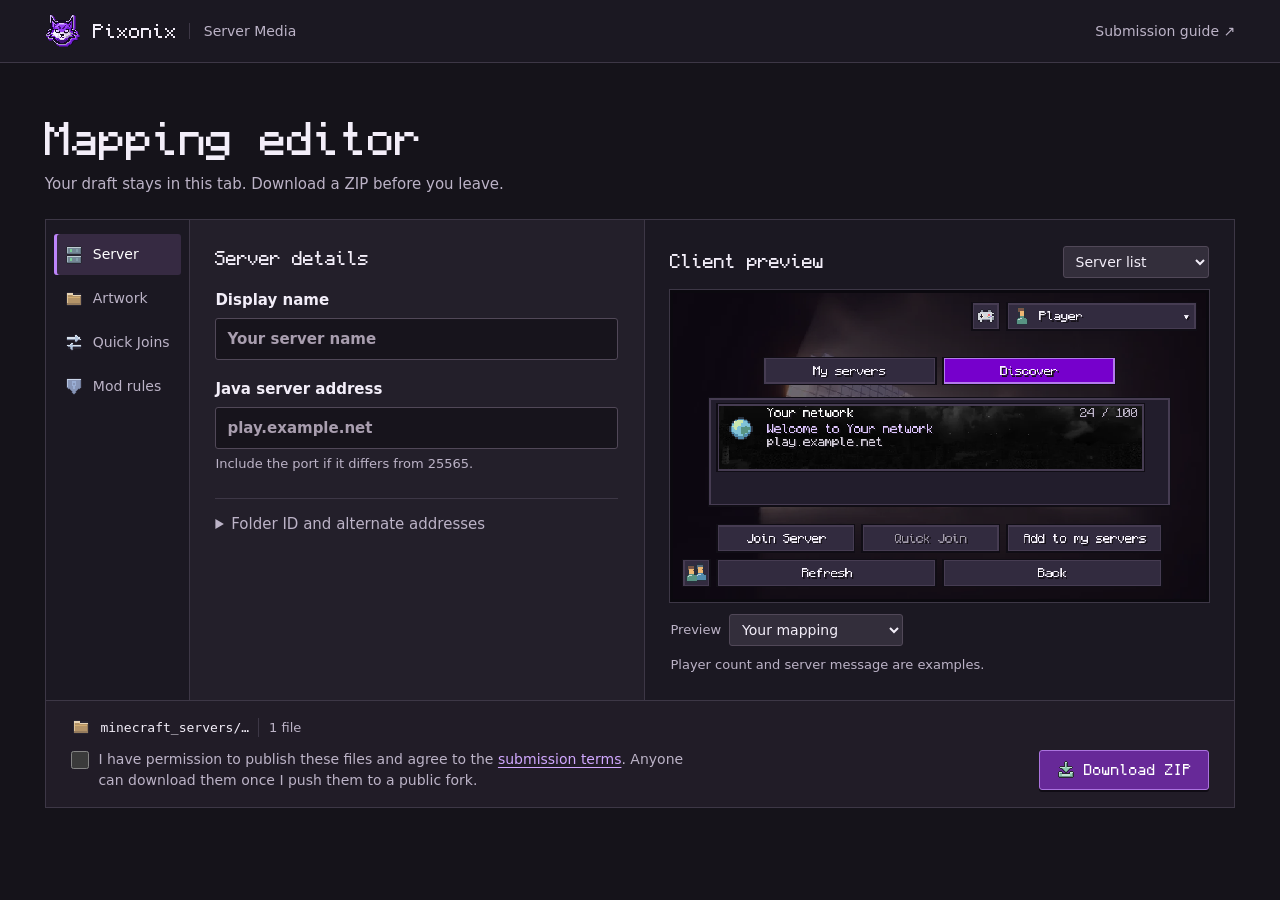
==== commit 6e63bf1c: "Keep cached editor styles and scripts in sync with the page Old two-column CSS placed the new naviga" ====
--- a/docs/index.html
+++ b/docs/index.html
@@ -5,14 +5,14 @@
   <meta name="viewport" content="width=device-width,initial-scale=1">
   <meta name="color-scheme" content="dark">
   <meta http-equiv="Content-Security-Policy" content="default-src 'self'; img-src 'self' blob: data:; style-src 'self'; script-src 'self'; connect-src 'self'; object-src 'none'; base-uri 'none'; form-action 'none'">
-  <title>Mapping editor Â· Pixonix Server Media</title>
+  <title>Mapping editor · Pixonix Server Media</title>
   <link rel="icon" href="assets/icon.png"><link rel="stylesheet" href="editor.css">
   <script defer src="renderer.js"></script><script defer src="editor.js"></script>
 </head>
 <body>
 <header><div class="wrap mast">
   <a class="brand" href="./"><img width="36" height="36" src="assets/icon.png" alt="">Pixonix <span>Server Media</span></a>
-  <a href="https://github.com/TheSimonMC/pixonix-server-media#submit-a-mapping">Submission guide â†—</a>
+  <a href="https://github.com/TheSimonMC/pixonix-server-media#submit-a-mapping">Submission guide ↗</a>
 </div></header>
 <main class="wrap">
   <div class="heading"><h1>Mapping editor</h1><p>Your draft stays in this tab. Download a ZIP before you leave.</p></div>
@@ -36,9 +36,9 @@
       <section class="panel" hidden id="art"><h2>Artwork</h2><p>Still PNGs only. Each image can be up to 16 MiB, 4,096 pixels per side and 8,388,608 pixels in total.</p>
         <div id="assets"></div>
         <label class="range">Player list banner width <output id="widthValue" for="width">250 px</output><input id="width" type="range" min="80" max="250" value="250"></label>
-        <details class="more"><summary>High-resolution artwork (2Ã—)</summary><div id="hires"></div></details>
+        <details class="more"><summary>High-resolution artwork (2×)</summary><div id="hires"></div></details>
       </section>
-      <section class="panel" hidden id="modes"><h2>Quick Joins</h2><p>Give players a shortcut to a game mode. Use your serverâ€™s hostname or a subdomain that takes them directly there.</p>
+      <section class="panel" hidden id="modes"><h2>Quick Joins</h2><p>Give players a shortcut to a game mode. Use your server’s hostname or a subdomain that takes them directly there.</p>
         <div id="joins"></div><button id="add">+ Add mode</button>
       </section>
       <section class="panel" hidden id="rules"><h2>Mod rules</h2><p>Check a mod to turn it off on your server. Players get their settings back when they leave.</p>
@@ -49,13 +49,13 @@
       <div class="previewhead"><h2 id="preview-title">Client preview</h2><select id="view" aria-label="Preview screen"><option>Server list</option><option value="TAB list">Player list (Tab)</option><option>Quick Joins</option><option>Server logo</option></select></div>
       <div id="stage"><canvas id="scene" width="368" height="212" aria-label="Client preview" role="img"></canvas></div>
       <div class="previewfoot"><label>Preview<select id="source"><option value="draft">Your mapping</option><option value="example">Pitschonix example</option></select></label>
-        <div id="pages" hidden><button id="prev" aria-label="Previous preview page">â€¹</button><button id="next" aria-label="Next preview page">â€º</button></div>
+        <div id="pages" hidden><button id="prev" aria-label="Previous preview page">‹</button><button id="next" aria-label="Next preview page">›</button></div>
       </div>
       <p id="caption"></p>
     </aside>
   </div>
   <section class="export" aria-label="Export mapping">
-    <div class="exportinfo"><img src="assets/folder.svg" alt=""><code id="folder">minecraft_servers/â€¦</code><span id="fileCount">1 file</span></div>
+    <div class="exportinfo"><img src="assets/folder.svg" alt=""><code id="folder">minecraft_servers/…</code><span id="fileCount">1 file</span></div>
     <div class="submit"><label class="consent"><input id="consent" type="checkbox" required><span>I have permission to publish these files and agree to the <a href="https://github.com/TheSimonMC/pixonix-server-media/blob/main/SUBMISSION_TERMS.md" target="_blank" rel="noopener">submission terms</a>. Anyone can download them once I push them to a public fork.</span></label>
     <button class="primary" id="export"><img src="assets/download.svg" alt="">Download ZIP</button></div>
   </section>
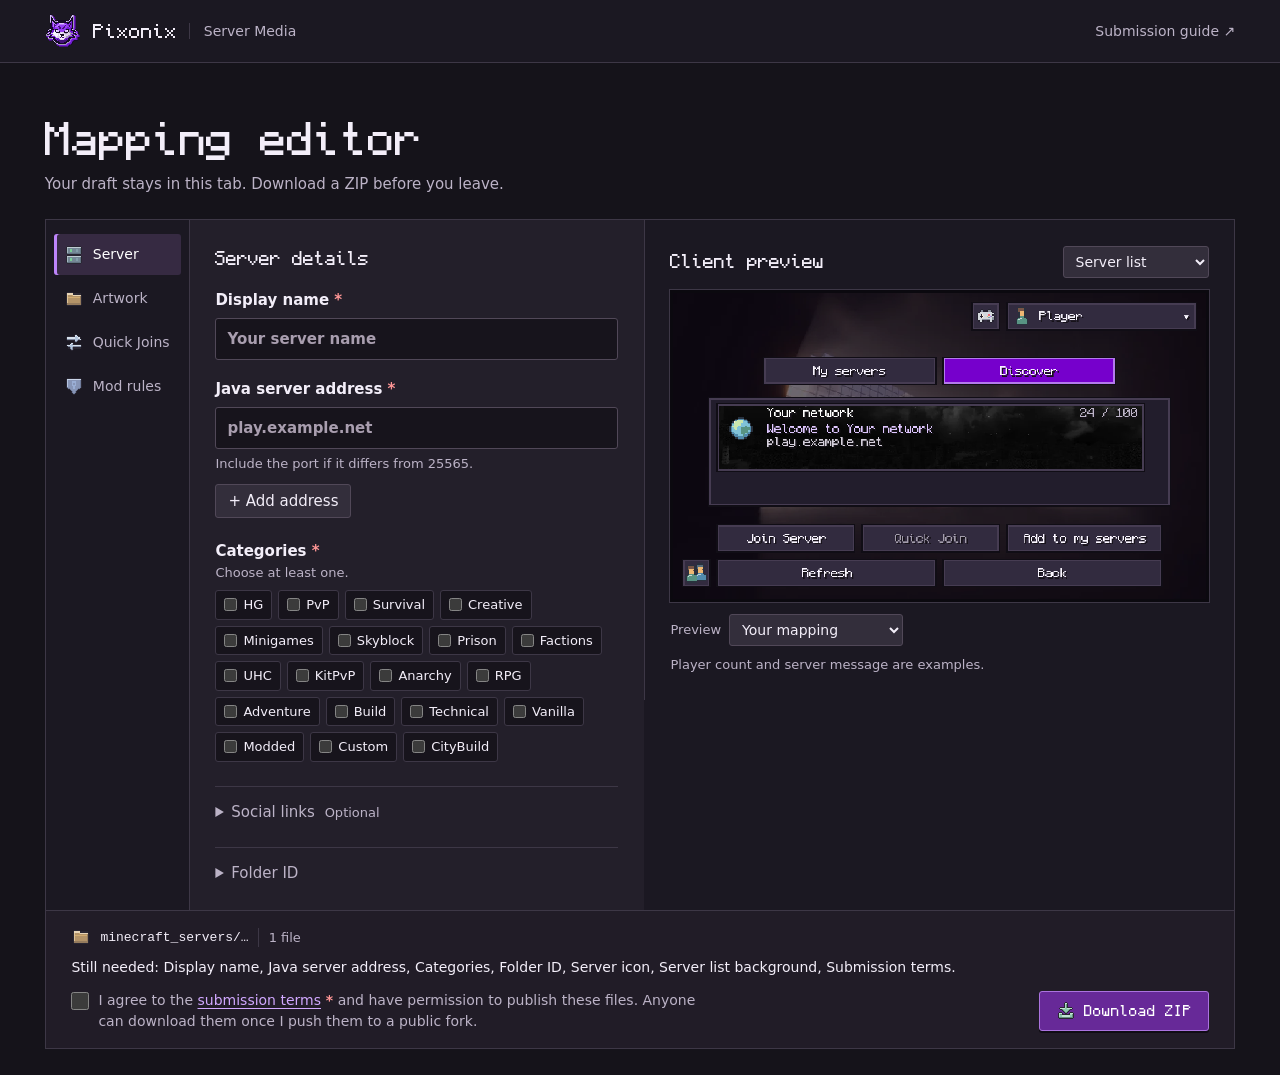
==== commit 23b61c4c: "Add categories, social links and required field feedback to the mapping editor" ====
--- a/docs/index.html
+++ b/docs/index.html
@@ -25,20 +25,29 @@
     </nav>
     <div class="editor">
       <section class="panel" id="identity"><h2>Server details</h2>
-        <label>Display name<input id="name" maxlength="64" placeholder="Your server name" autocomplete="off"></label>
-        <label>Java server address<input id="address" placeholder="play.example.net" spellcheck="false">
+        <label><span data-needed="Display name">Display name</span><input id="name" required maxlength="64" placeholder="Your server name" autocomplete="off"></label>
+        <label><span data-needed="Java server address">Java server address</span><input id="address" required placeholder="play.example.net" spellcheck="false">
           <small>Include the port if it differs from 25565.</small></label>
-        <details class="more"><summary>Folder ID and alternate addresses</summary>
-          <label>Folder ID<input id="slug" maxlength="64" placeholder="your_server" spellcheck="false"><small>Use the existing ID when updating a mapping.</small></label>
-          <label>Alternate addresses<textarea id="aliases" rows="3" placeholder="One address per line" spellcheck="false"></textarea></label>
+        <div id="aliases"></div><button id="add-address">+ Add address</button>
+        <fieldset class="category-group"><legend data-needed="Categories">Categories</legend>
+          <small>Choose at least one.</small><div id="categories"></div>
+        </fieldset>
+        <details class="more"><summary>Social links <small>Optional</small></summary>
+          <div id="socials"></div>
+        </details>
+        <details class="more"><summary>Folder ID</summary>
+          <label><span data-needed="Folder ID">Folder ID</span><input id="slug" required maxlength="64" placeholder="your_server" spellcheck="false"><small>Generated from the display name. For an existing mapping, keep its current ID.</small></label>
         </details>
       </section>
       <section class="panel" hidden id="art"><h2>Artwork</h2><p>Still PNGs only. Each image can be up to 16 MiB, 4,096 pixels per side and 8,388,608 pixels in total.</p>
         <div id="assets"></div>
-        <label class="range">Player list banner width <output id="widthValue" for="width">250 px</output><input id="width" type="range" min="80" max="250" value="250"></label>
+        <details class="more"><summary>Player list banner <small>Optional</small></summary>
+          <div id="banner-art"></div>
+          <label class="range">Display width <output id="widthValue" for="width">250 px</output><input id="width" type="range" min="80" max="250" value="250"></label>
+        </details>
         <details class="more"><summary>High-resolution artwork (2×)</summary><div id="hires"></div></details>
       </section>
-      <section class="panel" hidden id="modes"><h2>Quick Joins</h2><p>Give players a shortcut to a game mode. Use your server’s hostname or a subdomain that takes them directly there.</p>
+      <section class="panel" hidden id="modes"><h2>Quick Joins</h2><p>Give players a shortcut to a game mode. Enter a direct address or a proxy command such as <code>/server lobby-01</code>.</p>
         <div id="joins"></div><button id="add">+ Add mode</button>
       </section>
       <section class="panel" hidden id="rules"><h2>Mod rules</h2><p>Check a mod to turn it off on your server. Players get their settings back when they leave.</p>
@@ -56,7 +65,8 @@
   </div>
   <section class="export" aria-label="Export mapping">
     <div class="exportinfo"><img src="assets/folder.svg" alt=""><code id="folder">minecraft_servers/…</code><span id="fileCount">1 file</span></div>
-    <div class="submit"><label class="consent"><input id="consent" type="checkbox" required><span>I have permission to publish these files and agree to the <a href="https://github.com/TheSimonMC/pixonix-server-media/blob/main/SUBMISSION_TERMS.md" target="_blank" rel="noopener">submission terms</a>. Anyone can download them once I push them to a public fork.</span></label>
+    <p id="missing" role="status"></p>
+    <div class="submit"><label class="consent"><input id="consent" type="checkbox" required><span><span data-needed="Submission terms">I agree to the <a href="https://github.com/TheSimonMC/pixonix-server-media/blob/main/SUBMISSION_TERMS.md" target="_blank" rel="noopener">submission terms</a></span> and have permission to publish these files. Anyone can download them once I push them to a public fork.</span></label>
     <button class="primary" id="export"><img src="assets/download.svg" alt="">Download ZIP</button></div>
   </section>
   <p id="status" role="status"></p>
--- a/docs/editor.css
+++ b/docs/editor.css
@@ -82,6 +82,24 @@
 .mode { flex-wrap: wrap; align-items: end }
 .mode label { min-width: min(122px,100%) }
 #add { margin-top: 14px }
+.needs-value::after { content: " *"; color: #ff9696; font-weight: 700 }
+#missing { margin-top: 10px; color: var(--ink); font-size: 14px }
+#missing:empty { display: none }
+.alias { display: flex; align-items: end; gap: 8px; margin-top: 10px }
+.alias label { flex: 1; min-width: 0 }
+#add-address { margin-top: 10px }
+.category-group { margin: 22px 0 0; border: 0; min-width: 0; padding: 0 }
+.category-group legend { padding: 0; font-weight: 600 }
+.category-group small { margin-top: 0 }
+#categories { display: flex; flex-wrap: wrap; gap: 6px; margin-top: 8px }
+#categories label { display: inline-flex; align-items: center; gap: 6px; cursor: pointer; padding: 4px 8px; background: var(--field); border: 1px solid var(--line); border-radius: 3px; font-size: 13px; font-weight: 500 }
+#categories input { margin: 0 }
+#categories label:has(:checked) { background: #362a42; border-color: #9466b0 }
+summary small { margin: 0 0 0 5px; display: inline; color: var(--muted); font-weight: normal }
+#socials { display: grid; grid-template-columns: repeat(auto-fit,minmax(min(100%,160px),1fr)); gap: 12px; margin-top: 12px }
+#socials label { min-width: 0 }
+.picker { min-height: 52px; flex-wrap: wrap; padding: 8px 10px; border: 1px dashed #71667a; border-radius: 3px; background: var(--field) }
+.picker:hover,.picker:focus-within,.picker.dragging { border-color: var(--accent); background: #302537 }
 .range output { float: right; color: var(--accent) }
 .range input { display: block; width: 100%; margin: 10px 0 0 }
 #policy h3 { margin-top: 22px; color: var(--muted); font: 13px var(--pixel) }
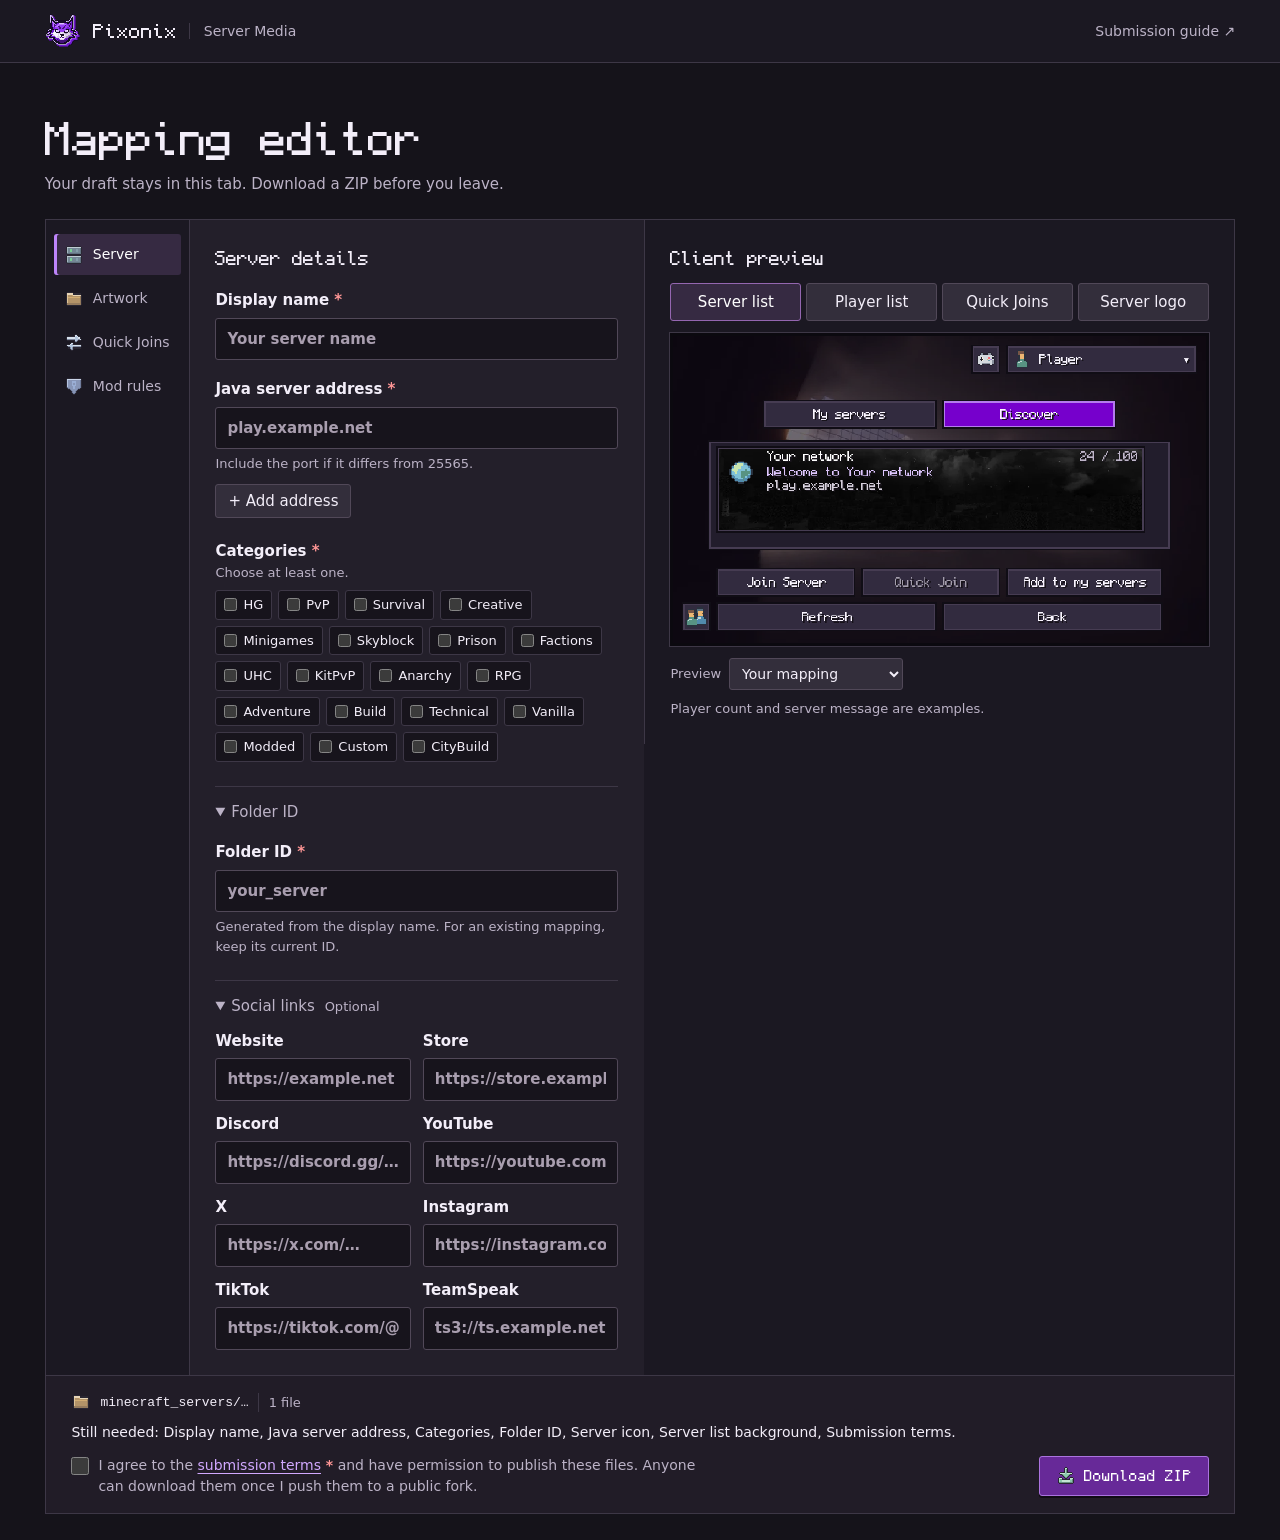
==== commit 21172cf3: "Show inline Quick Joins in previews and verify submitted Java servers" ====
--- a/docs/index.html
+++ b/docs/index.html
@@ -32,11 +32,11 @@
         <fieldset class="category-group"><legend data-needed="Categories">Categories</legend>
           <small>Choose at least one.</small><div id="categories"></div>
         </fieldset>
-        <details class="more"><summary>Social links <small>Optional</small></summary>
+        <details class="more" open><summary>Folder ID</summary>
+          <label><span data-needed="Folder ID">Folder ID</span><input id="slug" required maxlength="64" placeholder="your_server" spellcheck="false"><small>Generated from the display name. For an existing mapping, keep its current ID.</small></label>
+        </details>
+        <details class="more" open><summary>Social links <small>Optional</small></summary>
           <div id="socials"></div>
-        </details>
-        <details class="more"><summary>Folder ID</summary>
-          <label><span data-needed="Folder ID">Folder ID</span><input id="slug" required maxlength="64" placeholder="your_server" spellcheck="false"><small>Generated from the display name. For an existing mapping, keep its current ID.</small></label>
         </details>
       </section>
       <section class="panel" hidden id="art"><h2>Artwork</h2><p>Still PNGs only. Each image can be up to 16 MiB, 4,096 pixels per side and 8,388,608 pixels in total.</p>
@@ -47,7 +47,7 @@
         </details>
         <details class="more"><summary>High-resolution artwork (2×)</summary><div id="hires"></div></details>
       </section>
-      <section class="panel" hidden id="modes"><h2>Quick Joins</h2><p>Give players a shortcut to a game mode. Enter a direct address or a proxy command such as <code>/server lobby-01</code>.</p>
+      <section class="panel" hidden id="modes"><h2>Quick Joins</h2><p>Each mode adds a button to your server entry. Choose how players reach it.</p>
         <div id="joins"></div><button id="add">+ Add mode</button>
       </section>
       <section class="panel" hidden id="rules"><h2>Mod rules</h2><p>Check a mod to turn it off on your server. Players get their settings back when they leave.</p>
@@ -55,7 +55,13 @@
       </section>
     </div>
     <aside aria-labelledby="preview-title">
-      <div class="previewhead"><h2 id="preview-title">Client preview</h2><select id="view" aria-label="Preview screen"><option>Server list</option><option value="TAB list">Player list (Tab)</option><option>Quick Joins</option><option>Server logo</option></select></div>
+      <div class="previewhead"><h2 id="preview-title">Client preview</h2></div>
+      <div id="views" role="group" aria-label="Preview screen">
+        <button data-view="Server list" aria-pressed="true">Server list</button>
+        <button data-view="TAB list" aria-pressed="false">Player list</button>
+        <button data-view="Quick Joins" aria-pressed="false">Quick Joins</button>
+        <button data-view="Server logo" aria-pressed="false">Server logo</button>
+      </div>
       <div id="stage"><canvas id="scene" width="368" height="212" aria-label="Client preview" role="img"></canvas></div>
       <div class="previewfoot"><label>Preview<select id="source"><option value="draft">Your mapping</option><option value="example">Pitschonix example</option></select></label>
         <div id="pages" hidden><button id="prev" aria-label="Previous preview page">‹</button><button id="next" aria-label="Next preview page">›</button></div>
--- a/docs/editor.css
+++ b/docs/editor.css
@@ -66,6 +66,9 @@
 summary:hover { color: var(--ink) }
 aside { border-left: 1px solid var(--line); background: var(--rail); align-self: start; position: sticky; top: 0 }
 .previewhead { margin-bottom: 12px }
+#views { display: grid; grid-template-columns: repeat(4,minmax(0,1fr)); gap: 5px; margin-bottom: 12px }
+#views button { min-height: 38px; padding: 5px 3px; line-height: 1.25 }
+#views button[aria-pressed=true] { background: #362a42; border-color: #9466b0; color: white }
 #stage { border: 3px solid #0b090f; box-shadow: 0 0 0 1px var(--line); line-height: 0; background: var(--field) }
 canvas { display: block; width: 100%; height: auto; image-rendering: pixelated }
 .previewfoot { margin-top: 12px }
@@ -79,8 +82,10 @@
 .picker span:first-of-type { border: 1px solid #514858; border-radius: 3px; padding: 3px 8px; white-space: nowrap; font-weight: 500 }
 .picker input:focus-visible + span { outline: 2px solid var(--accent) }
 .filename,.exportinfo code { overflow-wrap: anywhere }
-.mode { flex-wrap: wrap; align-items: end }
-.mode label { min-width: min(122px,100%) }
+.mode { display: grid; grid-template-columns: repeat(2,minmax(0,1fr)); align-items: end; gap: 10px 12px }
+.mode label { min-width: 0 }
+.mode select { display: block; width: 100%; margin-top: 6px; height: 40px }
+.mode button { justify-self: end }
 #add { margin-top: 14px }
 .needs-value::after { content: " *"; color: #ff9696; font-weight: 700 }
 #missing { margin-top: 10px; color: var(--ink); font-size: 14px }
@@ -132,6 +137,8 @@
   .brand span { padding-left: 9px }
 }
 @media (max-width: 420px) {
+  #views { grid-template-columns: repeat(2,minmax(0,1fr)) }
+  .mode { grid-template-columns: minmax(0,1fr) }
   .mast { gap: 6px; font-size: 12px }
   .brand { gap: 6px; font-size: 15px }.brand span { font-size: 12px }
   .brand img { width: 26px; height: 26px }
